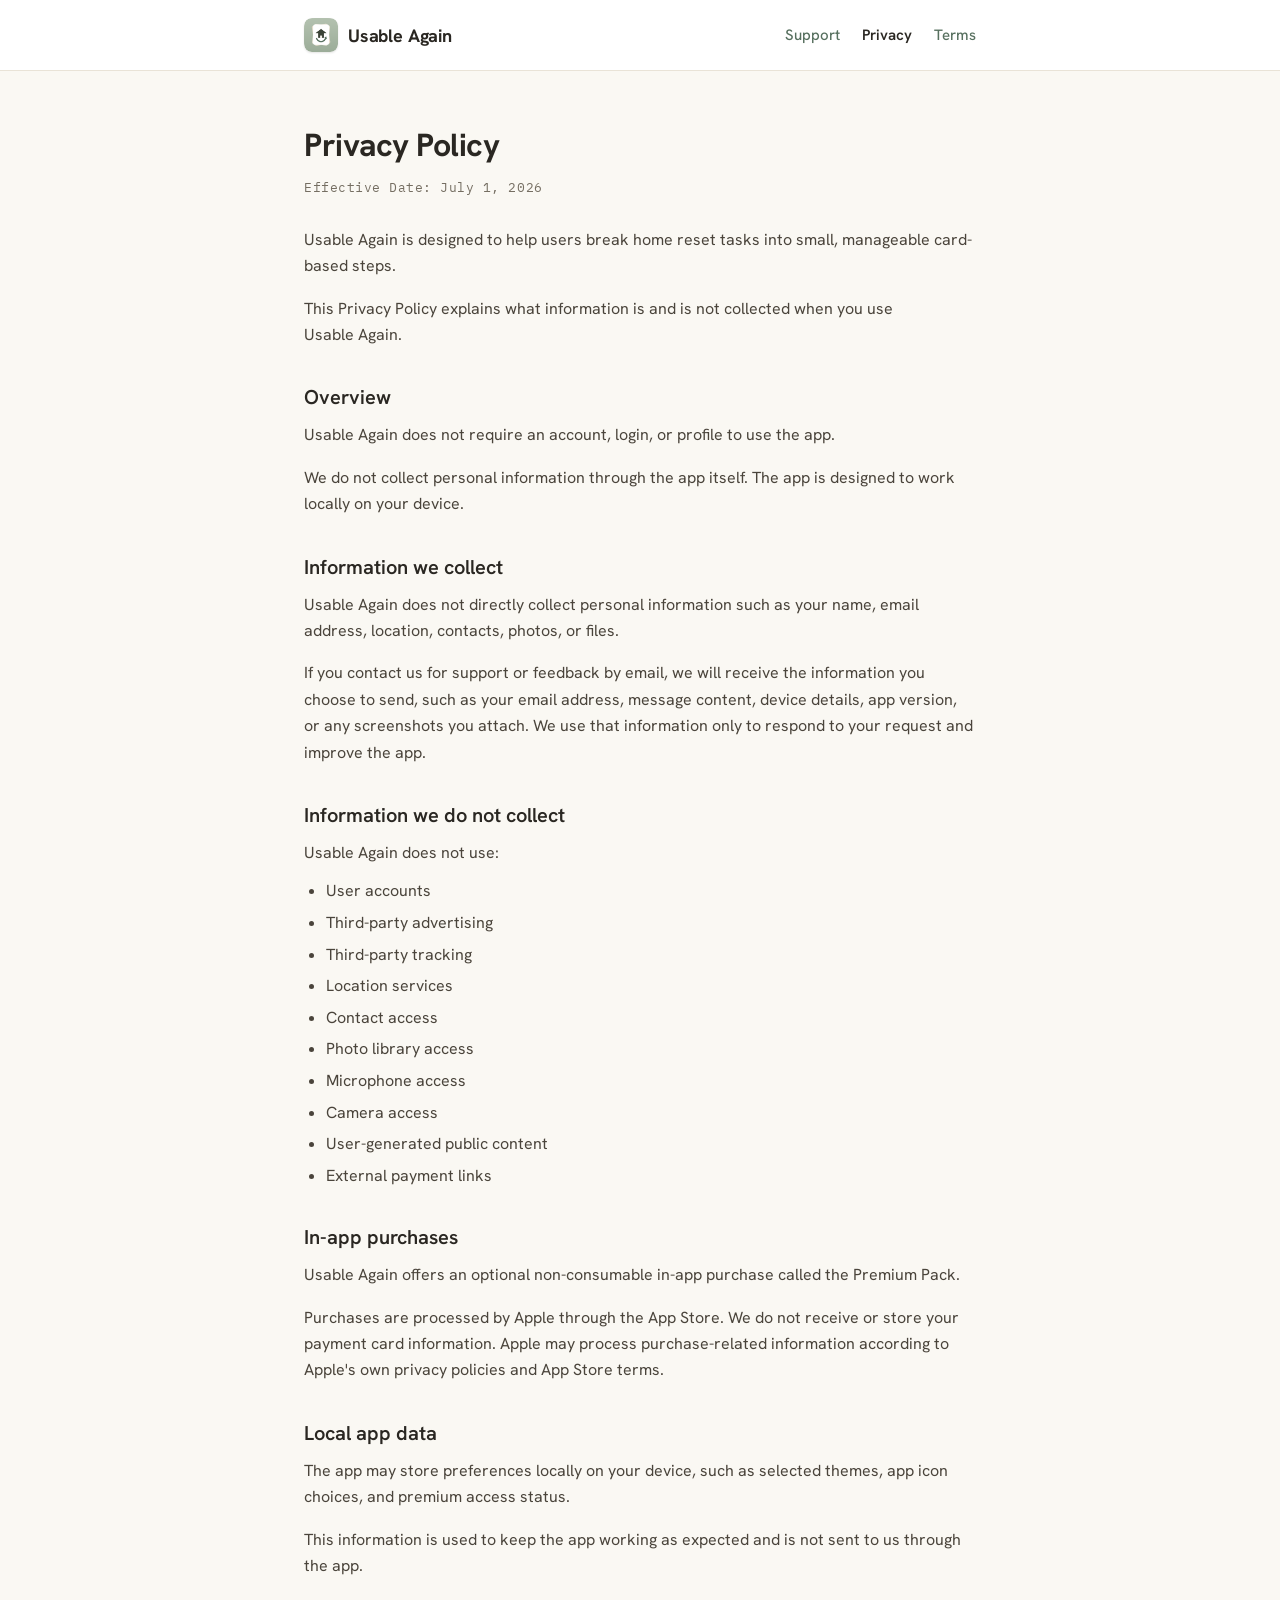
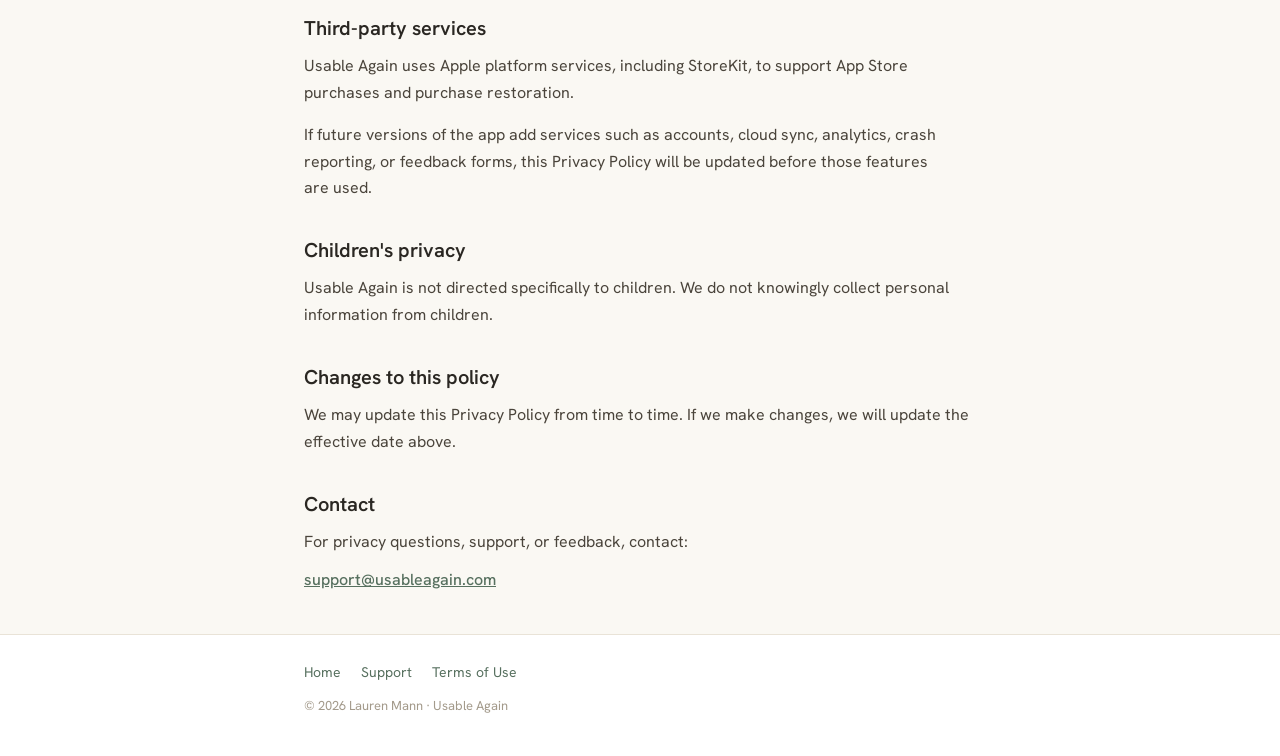
==== usable-again/privacy/index.html @ a594723f "Add initial website structure and content for Usable Again" ====
<!DOCTYPE html>
<html lang="en">
<head>
<meta charset="utf-8">
<meta name="viewport" content="width=device-width, initial-scale=1">
<title>Privacy Policy — Usable Again</title>
<meta name="description" content="This Privacy Policy explains what information is and is not collected when you use Usable Again.">
<link rel="icon" type="image/png" href="/assets/app-icon.png">
<link rel="preconnect" href="https://fonts.googleapis.com">
<link rel="preconnect" href="https://fonts.gstatic.com" crossorigin>
<link rel="stylesheet" href="https://fonts.googleapis.com/css2?family=Hanken+Grotesk:wght@400;500;600;700&family=IBM+Plex+Mono:wght@400;500&display=swap">
<link rel="stylesheet" href="/styles.css">
</head>
<body>

  <header class="site-header">
    <div class="header-inner">
      <a class="brand" href="/usable-again/"><img src="/assets/app-icon.png" alt="" width="34" height="34"><span>Usable Again</span></a>
      <nav class="primary-nav" aria-label="Primary">
        <a href="/usable-again/support/">Support</a>
        <a href="/usable-again/privacy/" aria-current="page">Privacy</a>
        <a href="/usable-again/terms/">Terms</a>
      </nav>
    </div>
  </header>

  <main>
    <h1>Privacy Policy</h1>
    <p class="effective-date">Effective Date: July 1, 2026</p>

    <p>Usable Again is designed to help users break home reset tasks into small, manageable card-based steps.</p>
    <p>This Privacy Policy explains what information is and is not collected when you use Usable Again.</p>

    <h2>Overview</h2>
    <p>Usable Again does not require an account, login, or profile to use the app.</p>
    <p>We do not collect personal information through the app itself. The app is designed to work locally on your device.</p>

    <h2>Information we collect</h2>
    <p>Usable Again does not directly collect personal information such as your name, email address, location, contacts, photos, or files.</p>
    <p>If you contact us for support or feedback by email, we will receive the information you choose to send, such as your email address, message content, device details, app version, or any screenshots you attach. We use that information only to respond to your request and improve the app.</p>

    <h2>Information we do not collect</h2>
    <p class="tight">Usable Again does not use:</p>
    <ul>
      <li>User accounts</li>
      <li>Third-party advertising</li>
      <li>Third-party tracking</li>
      <li>Location services</li>
      <li>Contact access</li>
      <li>Photo library access</li>
      <li>Microphone access</li>
      <li>Camera access</li>
      <li>User-generated public content</li>
      <li>External payment links</li>
    </ul>

    <h2>In-app purchases</h2>
    <p>Usable Again offers an optional non-consumable in-app purchase called the Premium Pack.</p>
    <p>Purchases are processed by Apple through the App Store. We do not receive or store your payment card information. Apple may process purchase-related information according to Apple's own privacy policies and App Store terms.</p>

    <h2>Local app data</h2>
    <p>The app may store preferences locally on your device, such as selected themes, app icon choices, and premium access status.</p>
    <p>This information is used to keep the app working as expected and is not sent to us through the app.</p>

    <h2>Third-party services</h2>
    <p>Usable Again uses Apple platform services, including StoreKit, to support App Store purchases and purchase restoration.</p>
    <p>If future versions of the app add services such as accounts, cloud sync, analytics, crash reporting, or feedback forms, this Privacy Policy will be updated before those features are used.</p>

    <h2>Children's privacy</h2>
    <p>Usable Again is not directed specifically to children. We do not knowingly collect personal information from children.</p>

    <h2>Changes to this policy</h2>
    <p>We may update this Privacy Policy from time to time. If we make changes, we will update the effective date above.</p>

    <h2>Contact</h2>
    <p class="tight">For privacy questions, support, or feedback, contact:</p>
    <p class="flush"><a href="mailto:support@usableagain.com">support@usableagain.com</a></p>
  </main>

  <footer class="site-footer">
    <div class="footer-inner">
      <nav class="footer-nav" aria-label="Footer">
        <a href="/usable-again/">Home</a>
        <a href="/usable-again/support/">Support</a>
        <a href="/usable-again/terms/">Terms of Use</a>
      </nav>
      <p class="copyright">© 2026 Lauren Mann · Usable Again</p>
    </div>
  </footer>

</body>
</html>
---- styles.css ----
/* Usable Again — shared styles (design tokens from Home Reset Deck design system) */

:root {
  --bg: #faf8f3;
  --surface: #ffffff;
  --surface-sunken: #f3efe7;

  --text: #2a2722;
  --text-secondary: #4a443b;
  --text-muted: #756e62;
  --text-subtle: #a39a8b;

  --border: #e9e3d7;
  --border-strong: #d9d1c1;

  --accent: #57705f;
  --on-accent: #ffffff;
  --caution: #ab7551;

  --font-sans: 'Hanken Grotesk', ui-sans-serif, system-ui, -apple-system, 'Segoe UI', sans-serif;
  --font-mono: 'IBM Plex Mono', ui-monospace, 'SFMono-Regular', Menlo, monospace;
}

* { box-sizing: border-box; }

html, body { margin: 0; }

body {
  min-height: 100vh;
  display: flex;
  flex-direction: column;
  background: var(--bg);
  color: var(--text);
  font-family: var(--font-sans);
  -webkit-font-smoothing: antialiased;
}

/* ---- Header ---- */

.site-header {
  border-bottom: 1px solid var(--border);
  background: var(--surface);
}

.header-inner {
  max-width: 720px;
  margin: 0 auto;
  padding: 18px 24px;
  display: flex;
  align-items: center;
  justify-content: space-between;
  gap: 16px;
  flex-wrap: wrap;
}

.brand {
  display: flex;
  align-items: center;
  gap: 10px;
  color: var(--text);
  text-decoration: none;
}

.brand img {
  display: block;
  width: 34px;
  height: 34px;
  border-radius: 8px;
  box-shadow: 0 1px 2px rgba(42, 39, 34, 0.12);
}

.brand span {
  font-size: 18px;
  font-weight: 700;
  letter-spacing: -0.01em;
}

.primary-nav {
  display: flex;
  gap: 22px;
  flex-wrap: wrap;
}

.primary-nav a {
  font-size: 15px;
  font-weight: 500;
  color: var(--accent);
  text-decoration: none;
}

.primary-nav a:hover { text-decoration: underline; }

.primary-nav a[aria-current="page"] {
  font-weight: 600;
  color: var(--text);
}

/* ---- Main column ---- */

main {
  flex: 1;
  max-width: 720px;
  width: 100%;
  margin: 0 auto;
  padding: 56px 24px 40px;
}

/* Landing uses a slightly wider shell */
body.landing .header-inner,
body.landing .footer-inner { max-width: 760px; }

body.landing main {
  max-width: 760px;
  padding-top: 44px;
}

/* ---- Typography ---- */

h1 {
  font-size: 32px;
  line-height: 1.14;
  font-weight: 700;
  letter-spacing: -0.015em;
  margin: 0 0 14px;
}

h2 {
  font-size: 20px;
  font-weight: 600;
  margin: 36px 0 12px;
}

body.support h2 { margin-top: 40px; }

p {
  font-size: 16px;
  line-height: 1.65;
  color: var(--text-secondary);
  margin: 0 0 16px;
  text-wrap: pretty;
}

ul, ol {
  margin: 0 0 16px;
  padding-left: 22px;
  color: var(--text-secondary);
}

li {
  font-size: 16px;
  line-height: 1.6;
  margin-bottom: 6px;
}

strong {
  color: var(--text);
  font-weight: 600;
}

p a {
  color: var(--accent);
  text-decoration: underline;
  font-weight: 500;
}

.lead {
  font-size: 18px;
  line-height: 1.5;
  color: var(--text-secondary);
  margin: 0 0 28px;
}

.effective-date {
  font-family: var(--font-mono);
  font-size: 13px;
  letter-spacing: 0.04em;
  color: var(--text-muted);
  margin: 0 0 28px;
}

.overline {
  font-family: var(--font-mono);
  font-size: 12px;
  letter-spacing: 0.08em;
  text-transform: uppercase;
  color: var(--text-muted);
  margin: 0 0 8px;
}

.tight { margin-bottom: 12px; }
.flush { margin-bottom: 0; }
.ink { color: var(--text); }

/* ---- Landing: hero ---- */

.hero {
  background: radial-gradient(120% 170% at 26% 28%, #9fb499 0%, #8aa083 55%, #7b9075 100%);
  border-radius: 24px;
  padding: clamp(28px, 6vw, 52px);
  display: flex;
  align-items: center;
  gap: clamp(24px, 5vw, 44px);
  flex-wrap: wrap;
  box-shadow: 0 18px 44px -24px rgba(74, 68, 59, 0.4);
}

.hero img {
  display: block;
  width: clamp(96px, 18vw, 136px);
  height: clamp(96px, 18vw, 136px);
  border-radius: 30px;
  box-shadow: 0 16px 32px -14px rgba(35, 44, 34, 0.5);
  flex-shrink: 0;
}

.hero-text {
  flex: 1;
  min-width: 250px;
  display: flex;
  flex-direction: column;
  gap: 14px;
}

.hero-overline {
  font-family: var(--font-mono);
  font-size: 12px;
  letter-spacing: 0.1em;
  text-transform: uppercase;
  color: rgba(255, 255, 255, 0.72);
  margin: 0;
}

.hero h1 {
  font-size: clamp(32px, 6vw, 42px);
  line-height: 1.08;
  font-weight: 700;
  letter-spacing: -0.015em;
  color: #ffffff;
  margin: 0;
}

.hero-lead {
  font-size: clamp(17px, 3vw, 19px);
  line-height: 1.45;
  font-weight: 500;
  color: rgba(255, 255, 255, 0.95);
  margin: 0;
  max-width: 44ch;
}

.hero-body {
  font-size: 16px;
  line-height: 1.6;
  color: rgba(255, 255, 255, 0.84);
  margin: 4px 0 0;
  max-width: 52ch;
}

/* ---- Landing: helpful links ---- */

.links-section { margin-top: 48px; }

.links-section h2 { margin: 0 0 16px; }

.link-cards {
  display: flex;
  flex-direction: column;
  gap: 10px;
  max-width: 420px;
}

.link-card {
  display: flex;
  align-items: center;
  justify-content: space-between;
  gap: 12px;
  padding: 16px 18px;
  background: var(--surface);
  border: 1px solid var(--border);
  border-radius: 12px;
  text-decoration: none;
  color: var(--text);
  font-size: 16px;
  font-weight: 500;
}

.link-card:hover { border-color: var(--border-strong); }

.link-card .arrow {
  color: var(--accent);
  font-family: var(--font-mono);
}

/* ---- Landing: premium panel ---- */

.premium-panel {
  margin-top: 48px;
  padding: 24px;
  background: var(--surface-sunken);
  border: 1px solid var(--border);
  border-radius: 14px;
}

.premium-panel .overline {
  color: var(--caution);
  margin-bottom: 10px;
}

.premium-panel h2 { margin: 0 0 12px; }

.premium-panel p { margin-bottom: 12px; }

.premium-panel p:last-child { margin-bottom: 0; }

/* ---- Support: contact card ---- */

.contact-card {
  padding: 22px 24px;
  background: var(--surface);
  border: 1px solid var(--border);
  border-radius: 14px;
  box-shadow: 0 8px 28px -14px rgba(74, 68, 59, 0.28);
}

.contact-email {
  font-size: 18px;
  margin: 0 0 18px;
}

.contact-email a {
  color: var(--accent);
  text-decoration: underline;
  font-weight: 600;
}

.button-row {
  display: flex;
  gap: 12px;
  flex-wrap: wrap;
}

.button {
  display: inline-flex;
  align-items: center;
  padding: 11px 20px;
  border-radius: 999px;
  text-decoration: none;
  font-weight: 600;
  font-size: 15px;
}

.button-primary {
  background: var(--accent);
  color: var(--on-accent);
}

.button-secondary {
  background: var(--surface);
  color: var(--text);
  border: 1.5px solid var(--border-strong);
}

.after-card { margin-top: 28px; }

/* ---- Support: feedback format block ---- */

.mono-block {
  padding: 16px 18px;
  background: var(--surface-sunken);
  border: 1px solid var(--border);
  border-radius: 12px;
  font-family: var(--font-mono);
  font-size: 14px;
  line-height: 1.9;
  color: var(--text-secondary);
}

/* ---- Footer ---- */

.site-footer {
  border-top: 1px solid var(--border);
  background: var(--surface);
}

.footer-inner {
  max-width: 720px;
  margin: 0 auto;
  padding: 28px 24px 40px;
  display: flex;
  flex-direction: column;
  gap: 14px;
}

.footer-nav {
  display: flex;
  gap: 20px;
  flex-wrap: wrap;
}

.footer-nav a {
  font-size: 14px;
  color: var(--accent);
  text-decoration: none;
}

.footer-nav a:hover { text-decoration: underline; }

.copyright {
  margin: 0;
  font-size: 13px;
  color: var(--text-subtle);
}
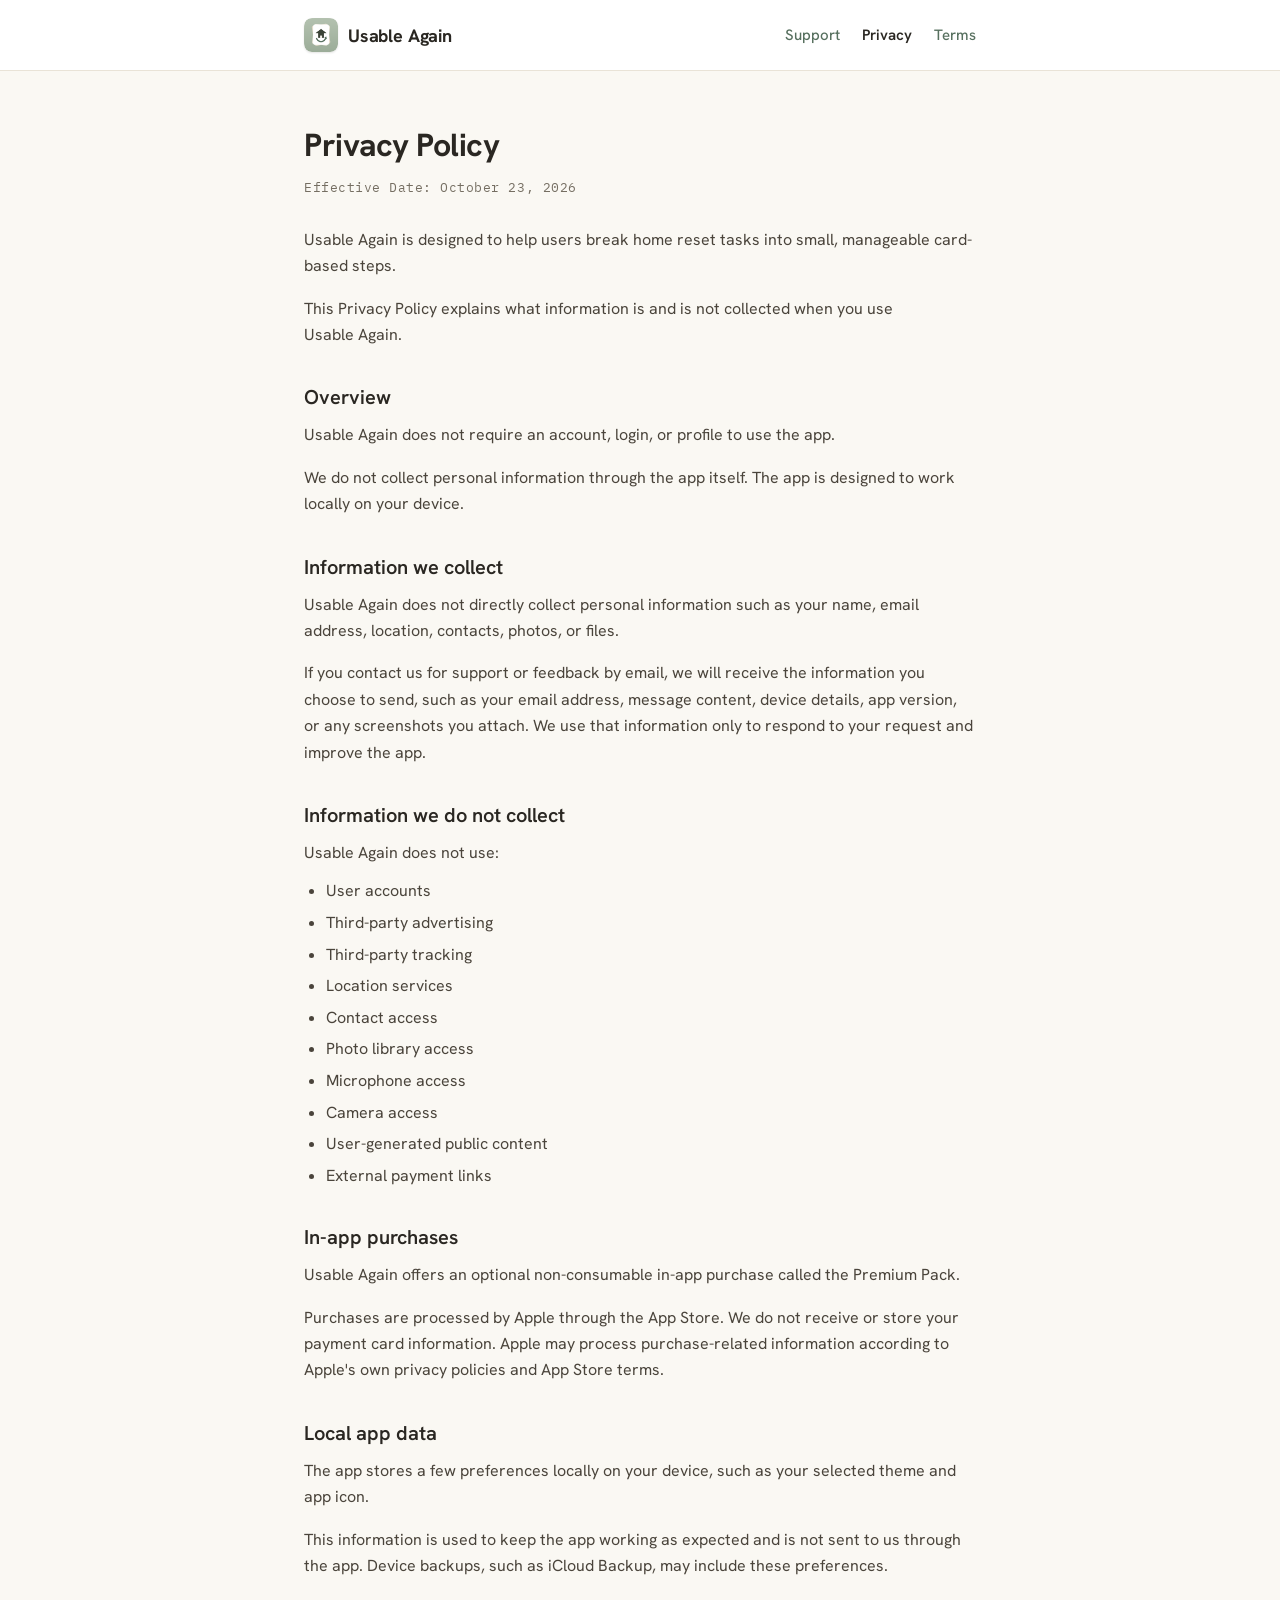
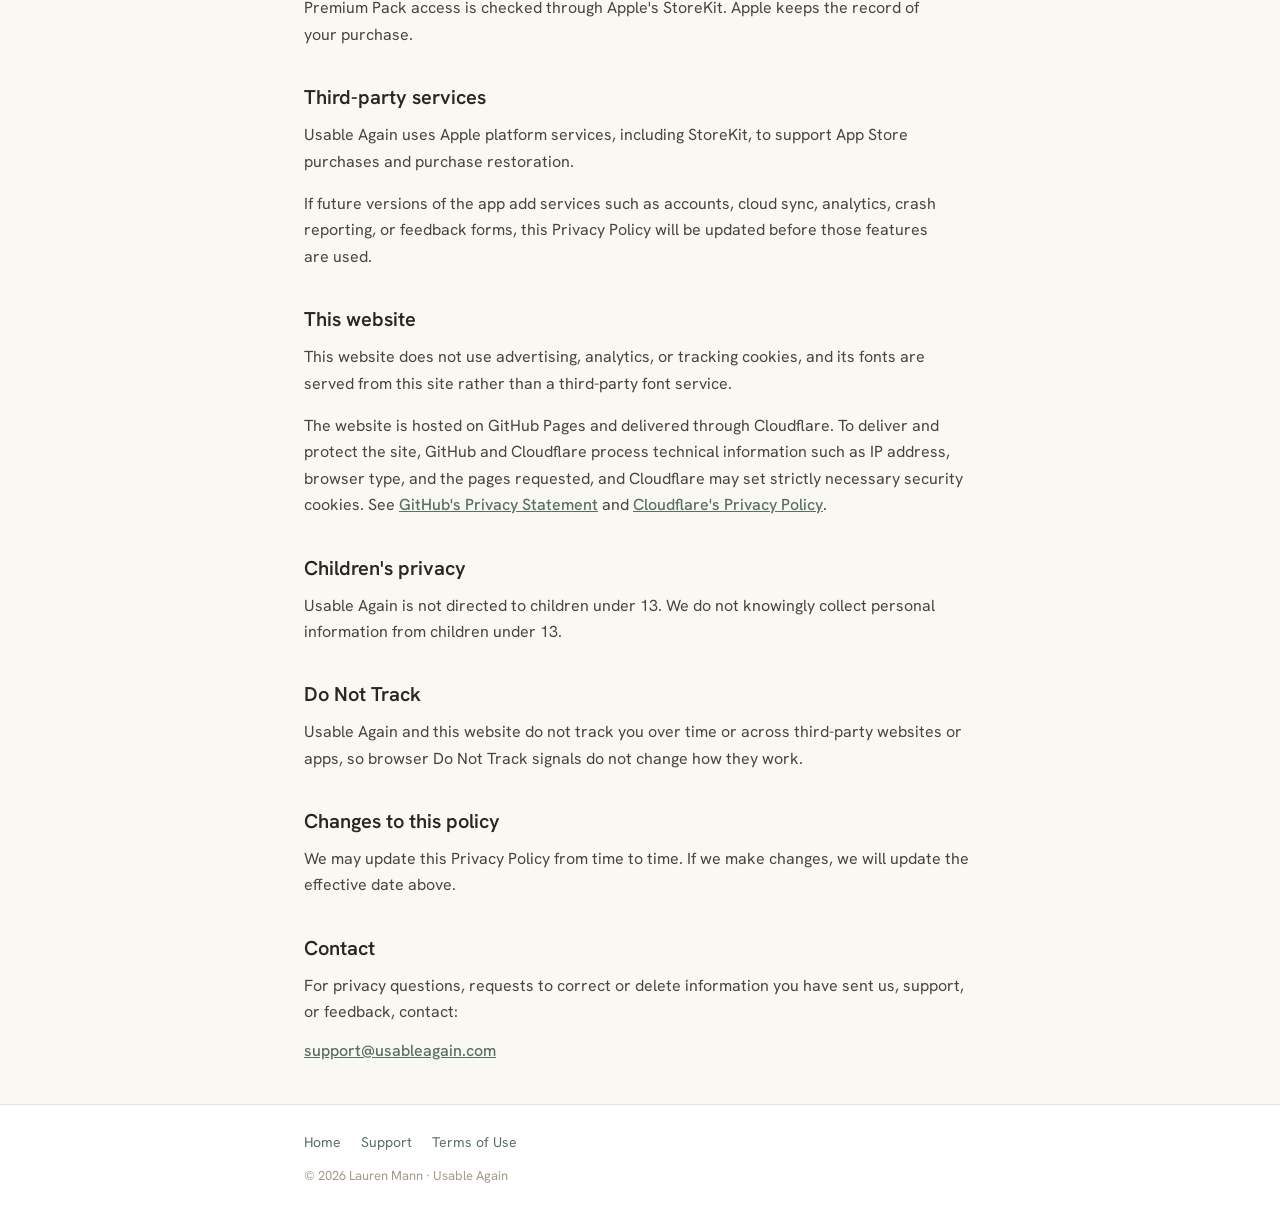
==== commit 8d47f5f7: "Self-host fonts, fill policy gaps, and add standard site files - Serve Hanken Grotesk (WOFF2) and IB" ====
--- a/usable-again/privacy/index.html
+++ b/usable-again/privacy/index.html
@@ -6,9 +6,19 @@
 <title>Privacy Policy — Usable Again</title>
 <meta name="description" content="This Privacy Policy explains what information is and is not collected when you use Usable Again.">
 <link rel="icon" type="image/png" href="/assets/app-icon.png">
-<link rel="preconnect" href="https://fonts.googleapis.com">
-<link rel="preconnect" href="https://fonts.gstatic.com" crossorigin>
-<link rel="stylesheet" href="https://fonts.googleapis.com/css2?family=Hanken+Grotesk:wght@400;500;600;700&family=IBM+Plex+Mono:wght@400;500&display=swap">
+<link rel="canonical" href="https://usableagain.com/usable-again/privacy/">
+<meta name="theme-color" content="#faf8f3">
+<meta property="og:type" content="website">
+<meta property="og:site_name" content="Usable Again">
+<meta property="og:title" content="Privacy Policy — Usable Again">
+<meta property="og:description" content="This Privacy Policy explains what information is and is not collected when you use Usable Again.">
+<meta property="og:url" content="https://usableagain.com/usable-again/privacy/">
+<meta property="og:image" content="https://usableagain.com/assets/og-image.png">
+<meta property="og:image:width" content="1200">
+<meta property="og:image:height" content="630">
+<meta property="og:image:alt" content="Usable Again app icon with the tagline Make your space usable again">
+<meta name="twitter:card" content="summary_large_image">
+<link rel="apple-touch-icon" href="/assets/apple-touch-icon.png">
 <link rel="stylesheet" href="/styles.css">
 </head>
 <body>
@@ -26,7 +36,7 @@
 
   <main>
     <h1>Privacy Policy</h1>
-    <p class="effective-date">Effective Date: July 1, 2026</p>
+    <p class="effective-date">Effective Date: October 23, 2026</p>
 
     <p>Usable Again is designed to help users break home reset tasks into small, manageable card-based steps.</p>
     <p>This Privacy Policy explains what information is and is not collected when you use Usable Again.</p>
@@ -59,22 +69,30 @@
     <p>Purchases are processed by Apple through the App Store. We do not receive or store your payment card information. Apple may process purchase-related information according to Apple's own privacy policies and App Store terms.</p>
 
     <h2>Local app data</h2>
-    <p>The app may store preferences locally on your device, such as selected themes, app icon choices, and premium access status.</p>
-    <p>This information is used to keep the app working as expected and is not sent to us through the app.</p>
+    <p>The app stores a few preferences locally on your device, such as your selected theme and app icon.</p>
+    <p>This information is used to keep the app working as expected and is not sent to us through the app. Device backups, such as iCloud Backup, may include these preferences.</p>
+    <p>Premium Pack access is checked through Apple's StoreKit. Apple keeps the record of your purchase.</p>
 
     <h2>Third-party services</h2>
     <p>Usable Again uses Apple platform services, including StoreKit, to support App Store purchases and purchase restoration.</p>
     <p>If future versions of the app add services such as accounts, cloud sync, analytics, crash reporting, or feedback forms, this Privacy Policy will be updated before those features are used.</p>
 
+    <h2>This website</h2>
+    <p>This website does not use advertising, analytics, or tracking cookies, and its fonts are served from this site rather than a third-party font service.</p>
+    <p>The website is hosted on GitHub Pages and delivered through Cloudflare. To deliver and protect the site, GitHub and Cloudflare process technical information such as IP address, browser type, and the pages requested, and Cloudflare may set strictly necessary security cookies. See <a href="https://docs.github.com/en/site-policy/privacy-policies/github-general-privacy-statement">GitHub's Privacy Statement</a> and <a href="https://www.cloudflare.com/privacypolicy/">Cloudflare's Privacy Policy</a>.</p>
+
     <h2>Children's privacy</h2>
-    <p>Usable Again is not directed specifically to children. We do not knowingly collect personal information from children.</p>
+    <p>Usable Again is not directed to children under 13. We do not knowingly collect personal information from children under 13.</p>
+
+    <h2>Do Not Track</h2>
+    <p>Usable Again and this website do not track you over time or across third-party websites or apps, so browser Do Not Track signals do not change how they work.</p>
 
     <h2>Changes to this policy</h2>
     <p>We may update this Privacy Policy from time to time. If we make changes, we will update the effective date above.</p>
 
     <h2>Contact</h2>
-    <p class="tight">For privacy questions, support, or feedback, contact:</p>
-    <p class="flush"><a href="mailto:support@usableagain.com">support@usableagain.com</a></p>
+    <p class="tight">For privacy questions, requests to correct or delete information you have sent us, support, or feedback, contact:</p>
+    <p class="flush"><!--email_off--><a href="mailto:support@usableagain.com">support@usableagain.com</a><!--/email_off--></p>
   </main>
 
   <footer class="site-footer">
--- a/styles.css
+++ b/styles.css
@@ -1,4 +1,12 @@
 /* Usable Again — shared styles (design tokens from Home Reset Deck design system) */
+
+/* Self-hosted fonts (SIL Open Font License; licenses in /assets/fonts/) */
+@font-face { font-family: 'Hanken Grotesk'; font-weight: 400; font-style: normal; font-display: swap; src: url('/assets/fonts/HankenGrotesk-Regular.woff2') format('woff2'); }
+@font-face { font-family: 'Hanken Grotesk'; font-weight: 500; font-style: normal; font-display: swap; src: url('/assets/fonts/HankenGrotesk-Medium.woff2') format('woff2'); }
+@font-face { font-family: 'Hanken Grotesk'; font-weight: 600; font-style: normal; font-display: swap; src: url('/assets/fonts/HankenGrotesk-SemiBold.woff2') format('woff2'); }
+@font-face { font-family: 'Hanken Grotesk'; font-weight: 700; font-style: normal; font-display: swap; src: url('/assets/fonts/HankenGrotesk-Bold.woff2') format('woff2'); }
+@font-face { font-family: 'IBM Plex Mono'; font-weight: 400; font-style: normal; font-display: swap; src: url('/assets/fonts/IBMPlexMono-Regular.ttf') format('truetype'); }
+@font-face { font-family: 'IBM Plex Mono'; font-weight: 500; font-style: normal; font-display: swap; src: url('/assets/fonts/IBMPlexMono-Medium.ttf') format('truetype'); }
 
 :root {
   --bg: #faf8f3;
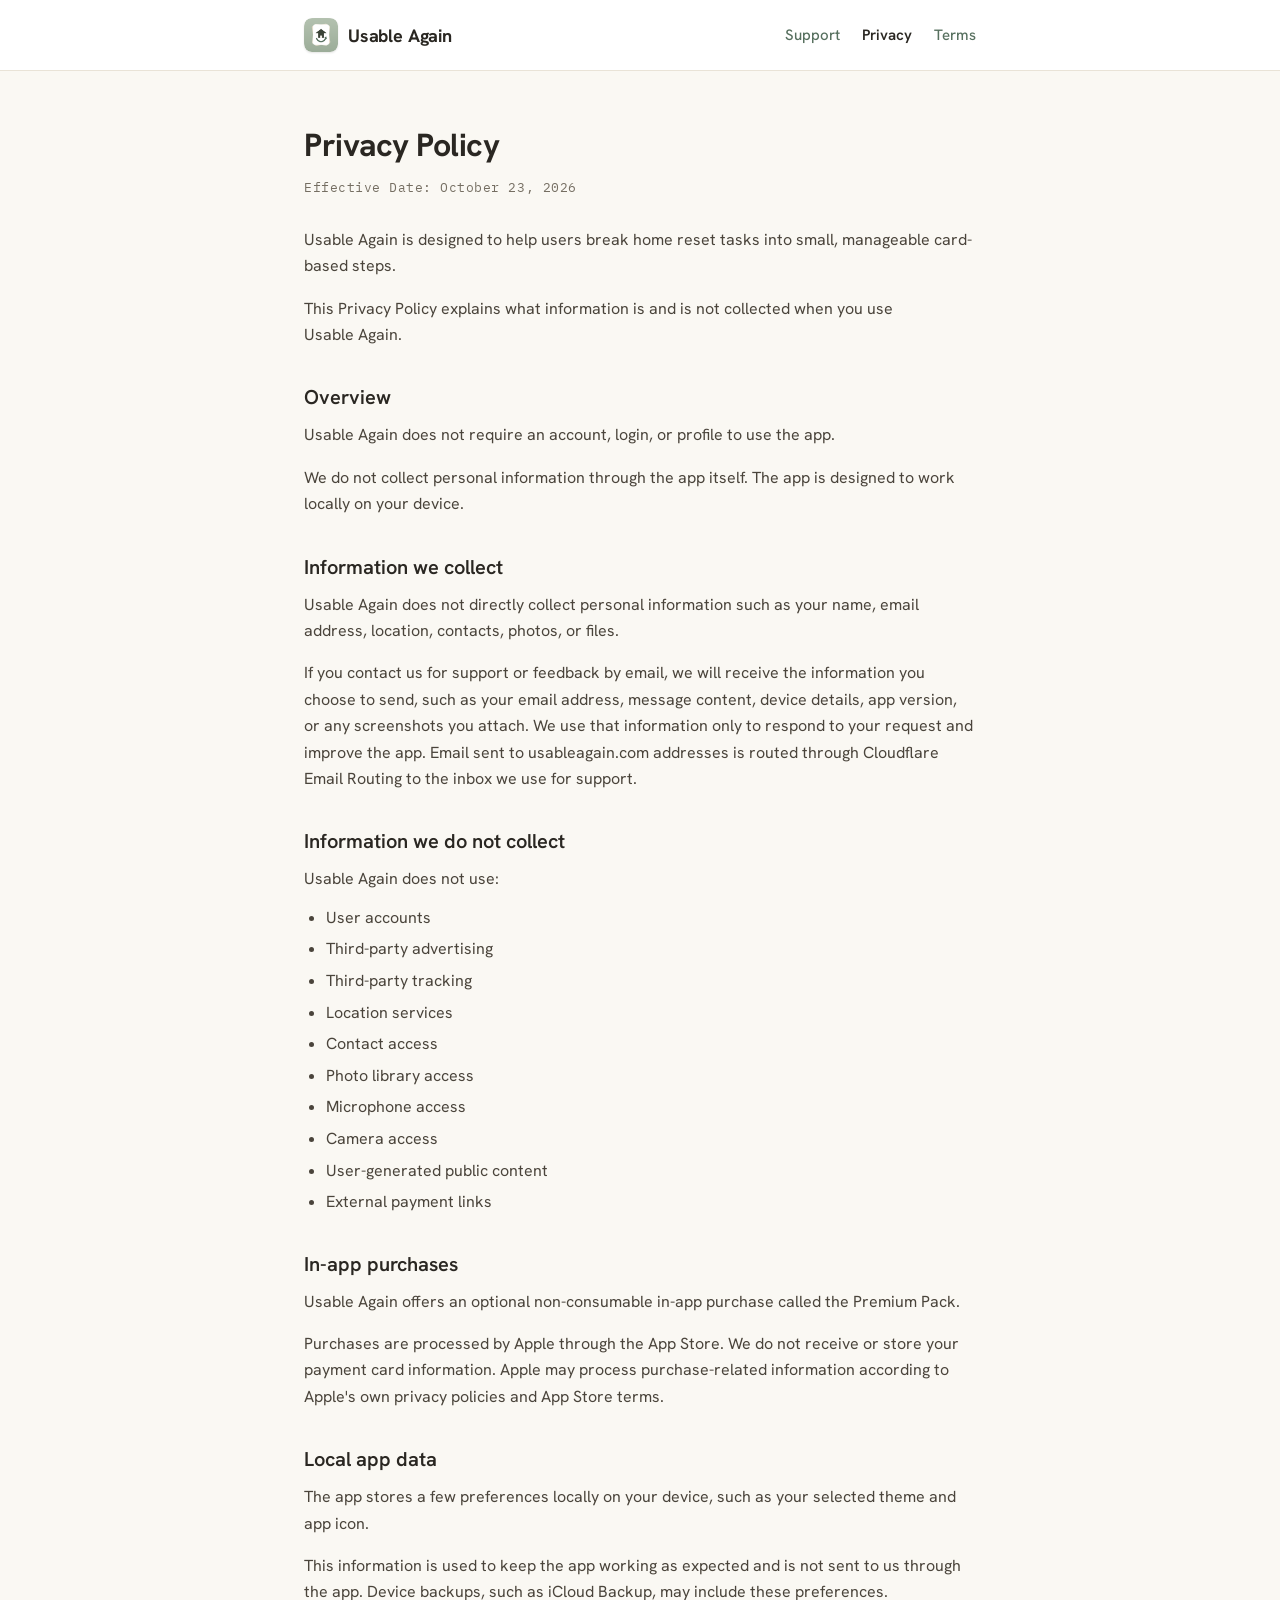
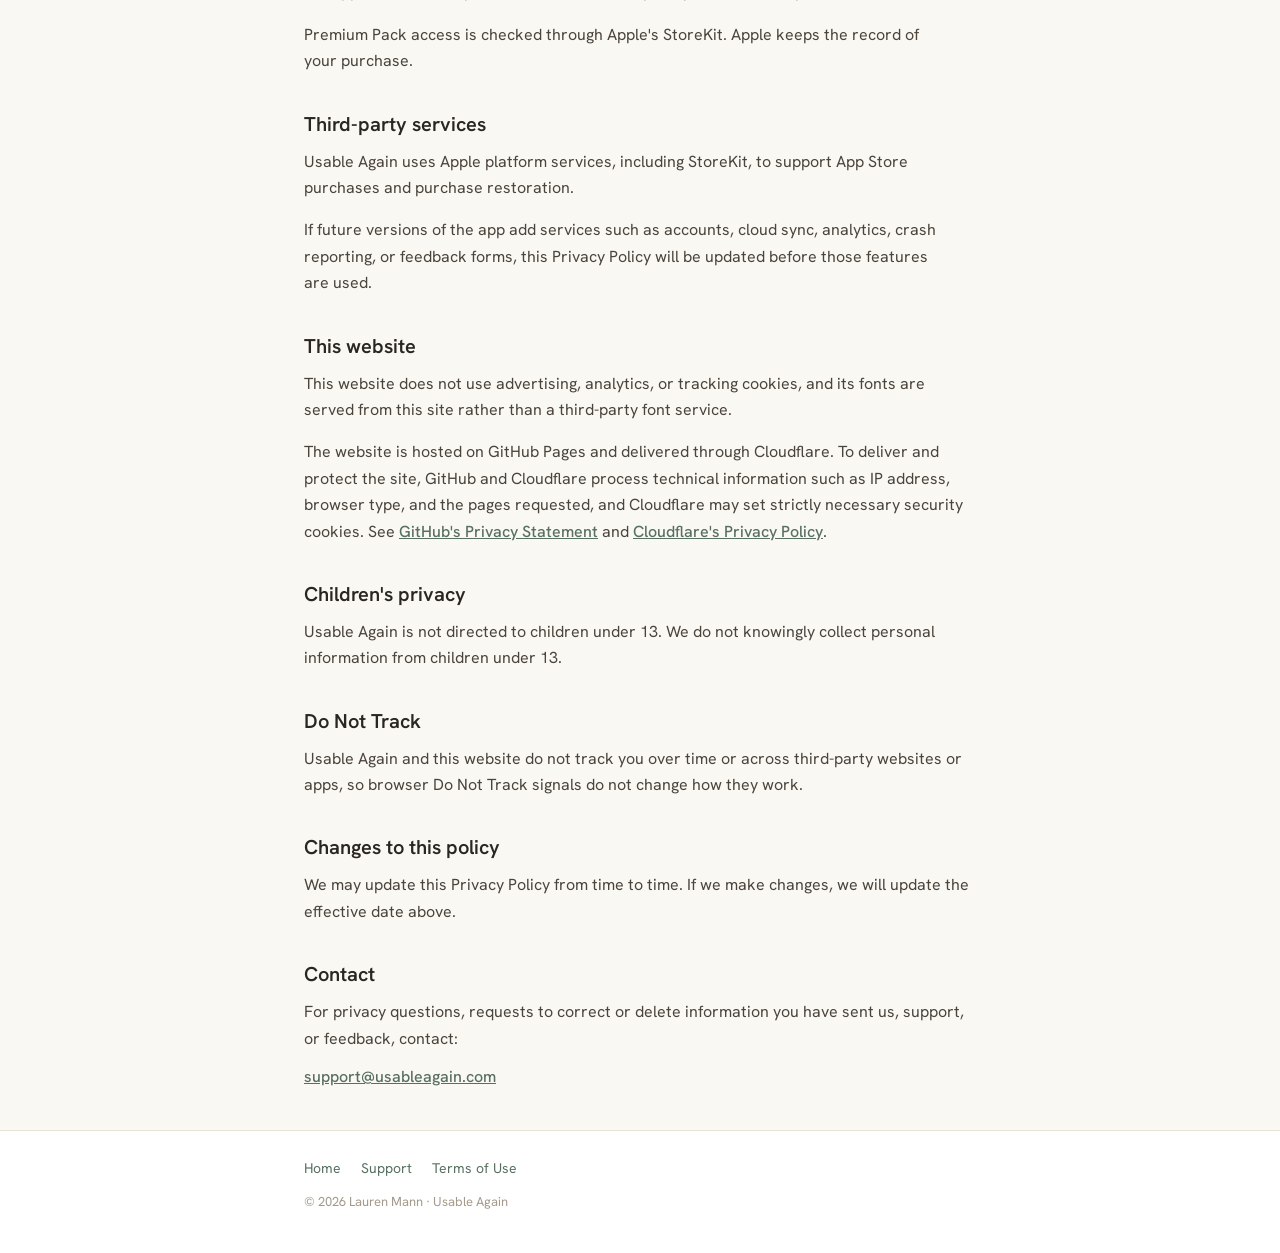
==== commit 0bea1ec7: "Privacy policy: note that support email is routed through Cloudflare Co-Authored-By: Claude Opus 5.5" ====
--- a/usable-again/privacy/index.html
+++ b/usable-again/privacy/index.html
@@ -47,7 +47,7 @@
 
     <h2>Information we collect</h2>
     <p>Usable Again does not directly collect personal information such as your name, email address, location, contacts, photos, or files.</p>
-    <p>If you contact us for support or feedback by email, we will receive the information you choose to send, such as your email address, message content, device details, app version, or any screenshots you attach. We use that information only to respond to your request and improve the app.</p>
+    <p>If you contact us for support or feedback by email, we will receive the information you choose to send, such as your email address, message content, device details, app version, or any screenshots you attach. We use that information only to respond to your request and improve the app. Email sent to usableagain.com addresses is routed through Cloudflare Email Routing to the inbox we use for support.</p>
 
     <h2>Information we do not collect</h2>
     <p class="tight">Usable Again does not use:</p>
